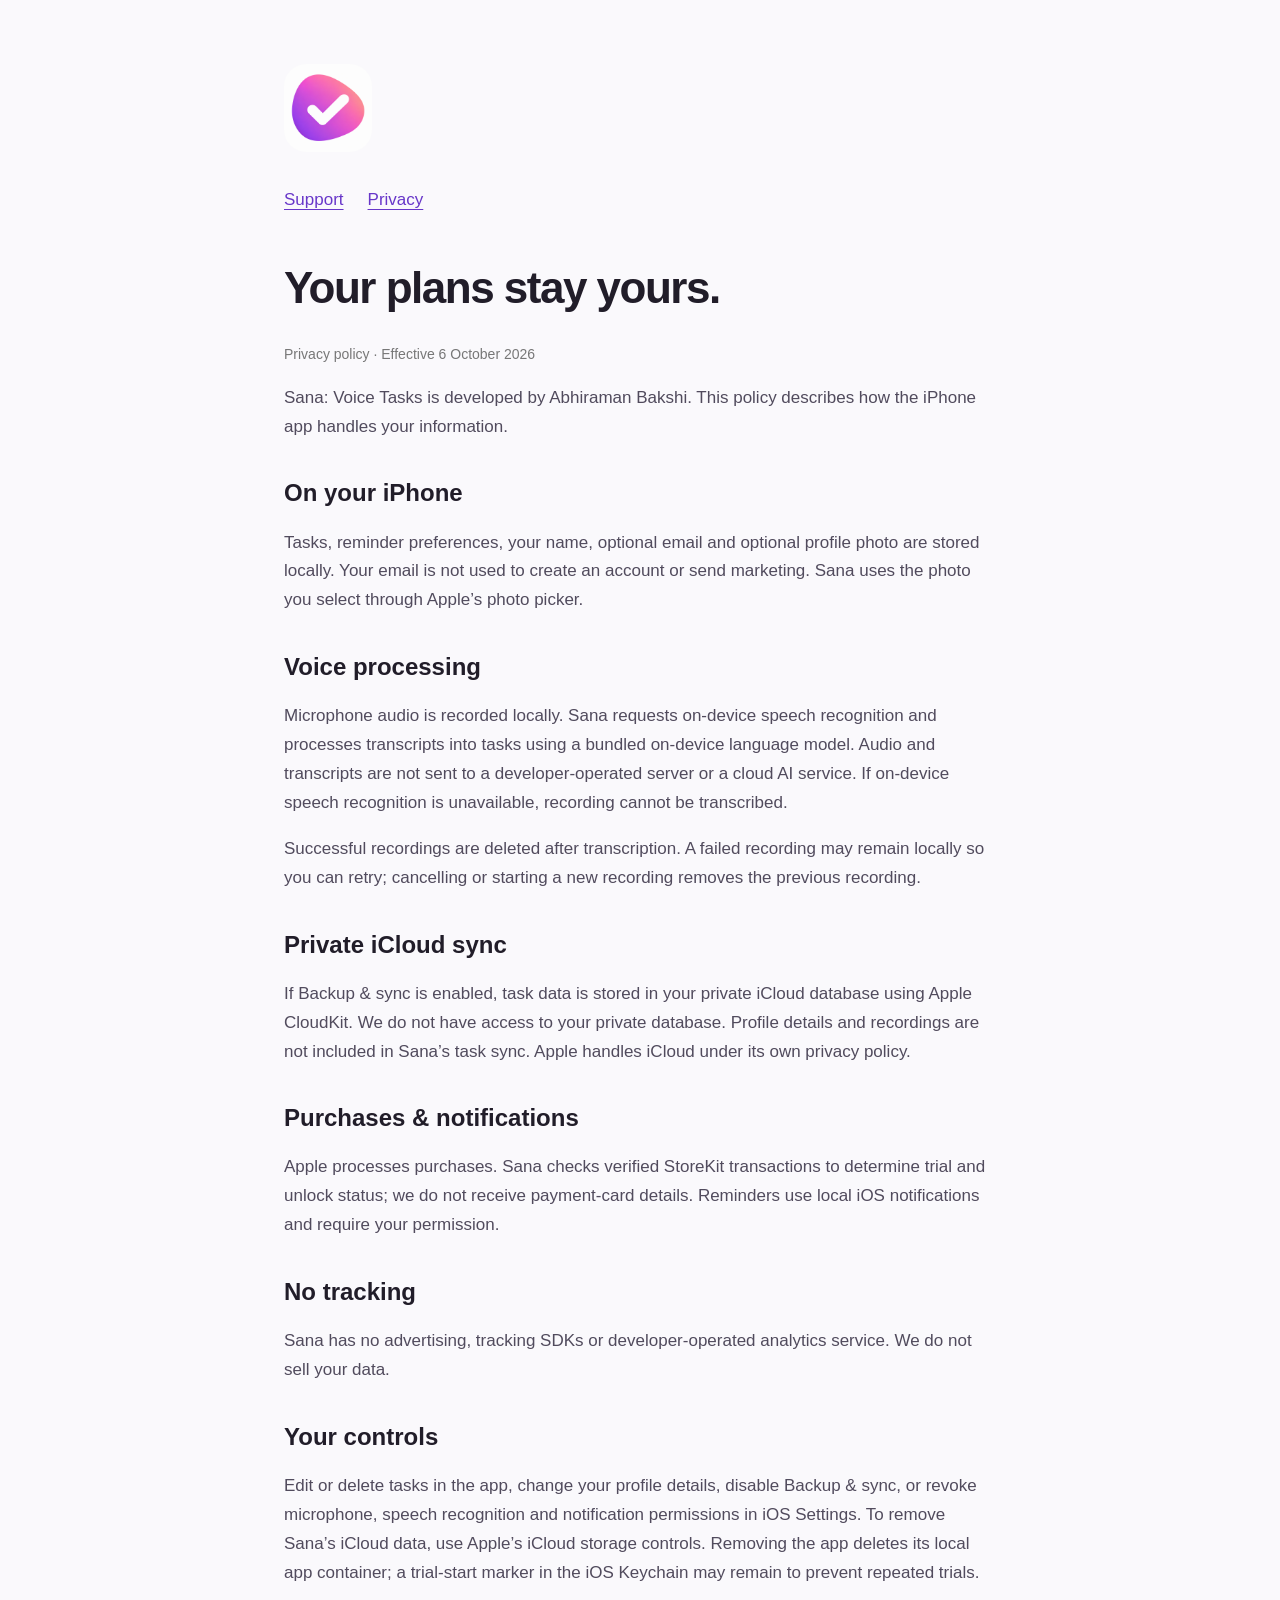
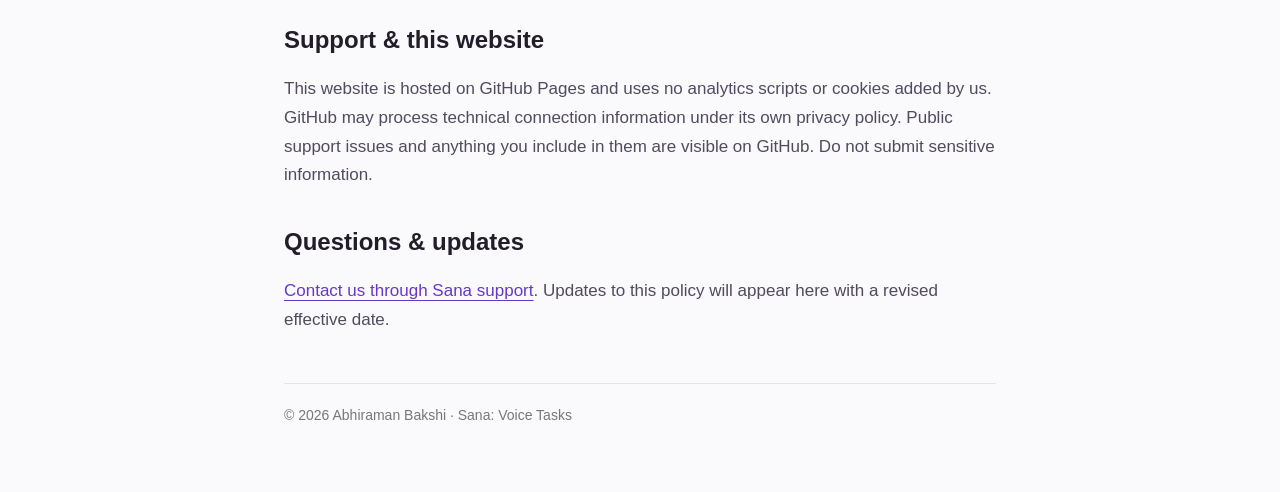
==== privacy.html @ ad00d0a8 "Publish Sana support and privacy pages" ====
<!doctype html><html lang="en"><head><meta charset="utf-8"><meta name="viewport" content="width=device-width, initial-scale=1"><title>Privacy policy · Sana</title><link rel="stylesheet" href="style.css"></head><body><main><a href="index.html" aria-label="Sana home"><img src="icon.png" alt="Sana"></a><nav><a href="index.html">Support</a><a href="privacy.html">Privacy</a></nav><h1>Your plans stay yours.</h1><p class="small">Privacy policy · Effective 6 October 2026</p><p>Sana: Voice Tasks is developed by Abhiraman Bakshi. This policy describes how the iPhone app handles your information.</p><h2>On your iPhone</h2><p>Tasks, reminder preferences, your name, optional email and optional profile photo are stored locally. Your email is not used to create an account or send marketing. Sana uses the photo you select through Apple’s photo picker.</p><h2>Voice processing</h2><p>Microphone audio is recorded locally. Sana requests on-device speech recognition and processes transcripts into tasks using a bundled on-device language model. Audio and transcripts are not sent to a developer-operated server or a cloud AI service. If on-device speech recognition is unavailable, recording cannot be transcribed.</p><p>Successful recordings are deleted after transcription. A failed recording may remain locally so you can retry; cancelling or starting a new recording removes the previous recording.</p><h2>Private iCloud sync</h2><p>If Backup & sync is enabled, task data is stored in your private iCloud database using Apple CloudKit. We do not have access to your private database. Profile details and recordings are not included in Sana’s task sync. Apple handles iCloud under its own privacy policy.</p><h2>Purchases & notifications</h2><p>Apple processes purchases. Sana checks verified StoreKit transactions to determine trial and unlock status; we do not receive payment-card details. Reminders use local iOS notifications and require your permission.</p><h2>No tracking</h2><p>Sana has no advertising, tracking SDKs or developer-operated analytics service. We do not sell your data.</p><h2>Your controls</h2><p>Edit or delete tasks in the app, change your profile details, disable Backup & sync, or revoke microphone, speech recognition and notification permissions in iOS Settings. To remove Sana’s iCloud data, use Apple’s iCloud storage controls. Removing the app deletes its local app container; a trial-start marker in the iOS Keychain may remain to prevent repeated trials.</p><h2>Support & this website</h2><p>This website is hosted on GitHub Pages and uses no analytics scripts or cookies added by us. GitHub may process technical connection information under its own privacy policy. Public support issues and anything you include in them are visible on GitHub. Do not submit sensitive information.</p><h2>Questions & updates</h2><p><a href="https://github.com/devdevab/sana-support/issues/new">Contact us through Sana support</a>. Updates to this policy will appear here with a revised effective date.</p><footer class="small">© 2026 Abhiraman Bakshi · Sana: Voice Tasks</footer></main></body></html>
---- style.css ----
*{box-sizing:border-box}body{margin:0;background:#faf9fc;color:#211d29;font:17px/1.7 -apple-system,BlinkMacSystemFont,"Segoe UI",sans-serif}main{max-width:760px;margin:auto;padding:64px 24px}nav{display:flex;gap:24px;margin:24px 0 48px}a{color:#6837c9;text-underline-offset:4px}img{width:88px;border-radius:22px}h1{font-size:44px;line-height:1.15;letter-spacing:-1.5px}h2{font-size:24px;margin-top:36px;line-height:1.3}p,li{color:#514b5d}.small{font-size:14px;color:#777}footer{border-top:1px solid #e7e3ec;margin-top:48px;padding-top:20px}.button{display:inline-block;background:#6837c9;color:white;padding:12px 22px;border-radius:24px;text-decoration:none;font-weight:600}
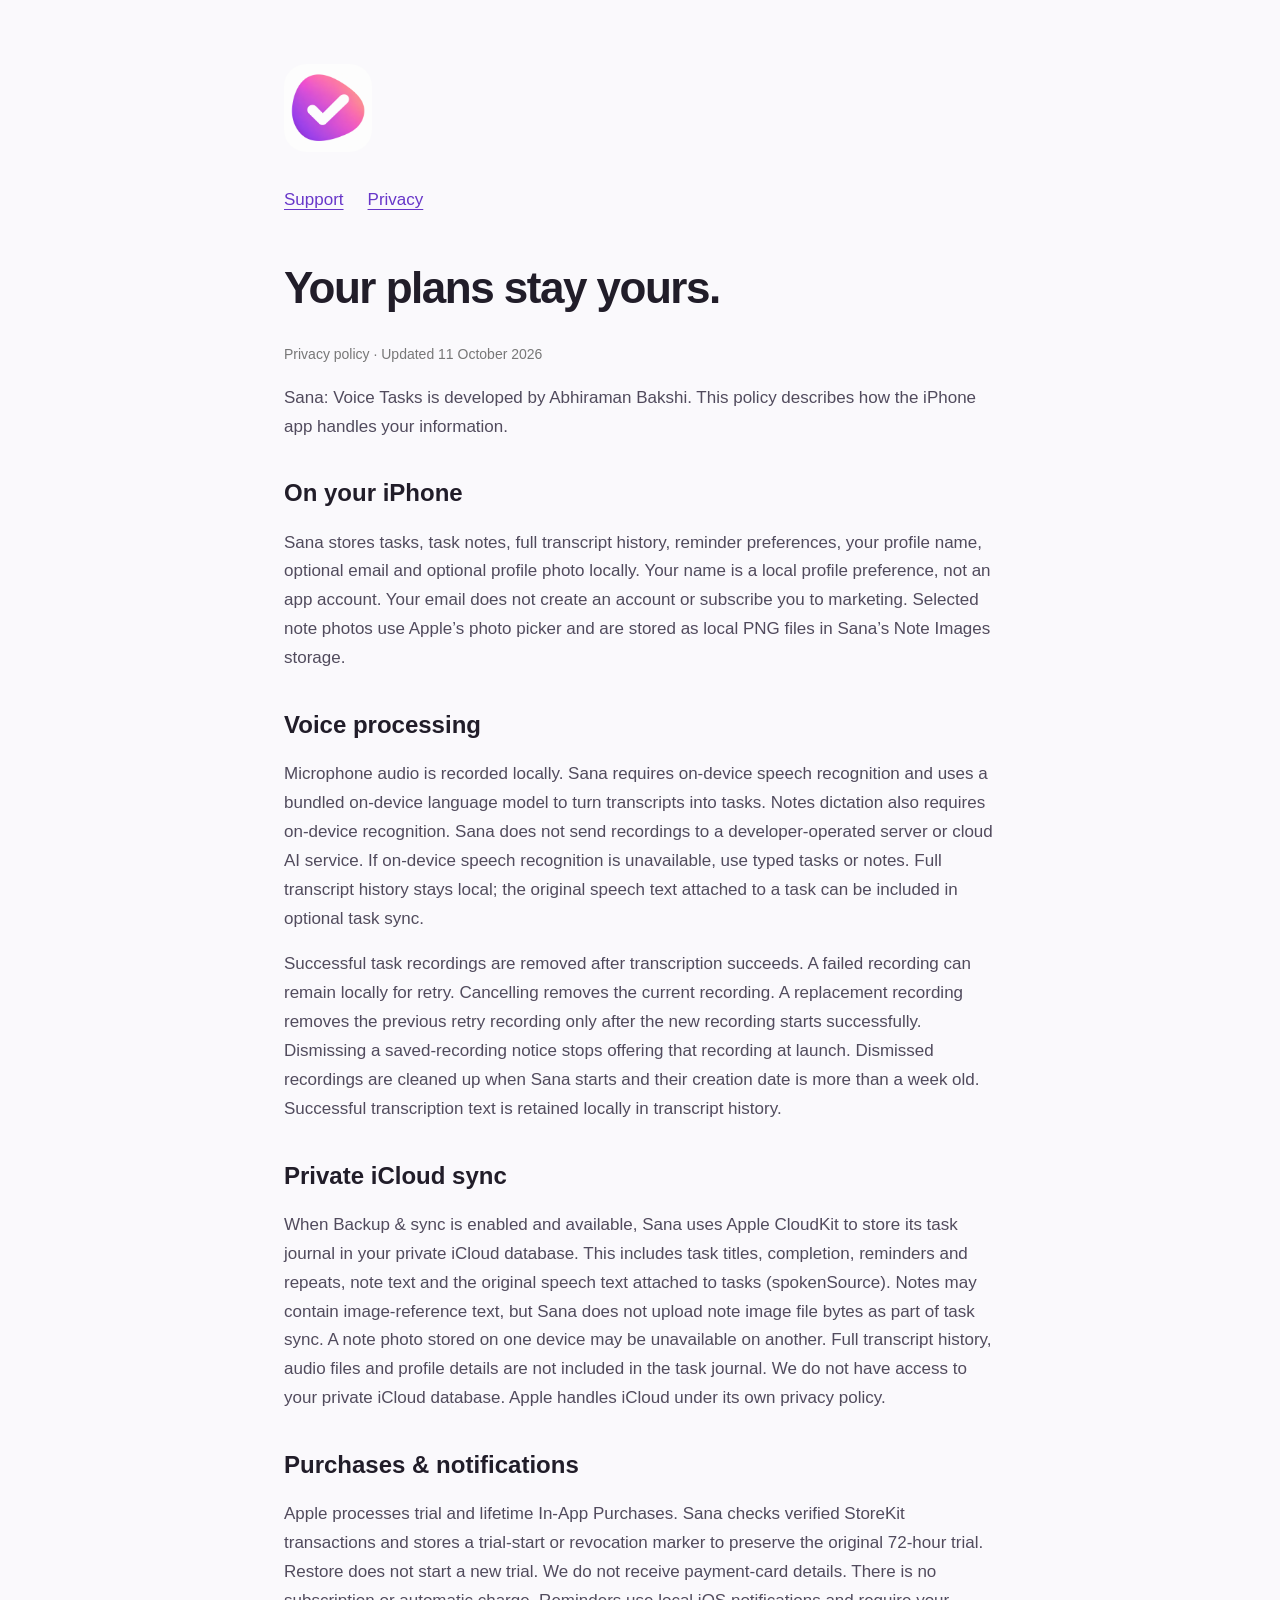
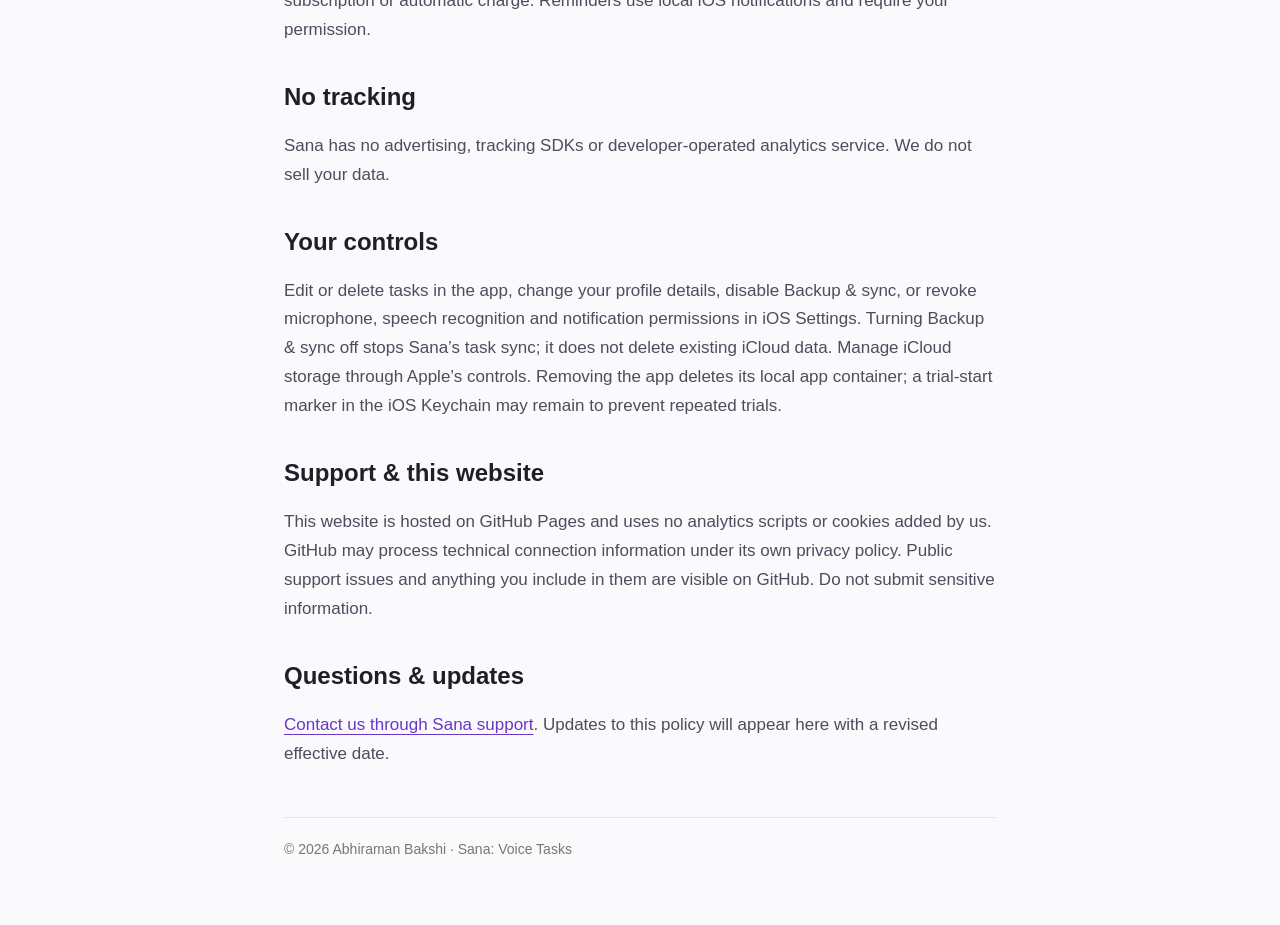
==== commit ff88cf60: "Correct Sana support instructions and privacy data boundaries" ====
--- a/privacy.html
+++ b/privacy.html
@@ -1 +1 @@
-<!doctype html><html lang="en"><head><meta charset="utf-8"><meta name="viewport" content="width=device-width, initial-scale=1"><title>Privacy policy · Sana</title><link rel="stylesheet" href="style.css"></head><body><main><a href="index.html" aria-label="Sana home"><img src="icon.png" alt="Sana"></a><nav><a href="index.html">Support</a><a href="privacy.html">Privacy</a></nav><h1>Your plans stay yours.</h1><p class="small">Privacy policy · Effective 6 October 2026</p><p>Sana: Voice Tasks is developed by Abhiraman Bakshi. This policy describes how the iPhone app handles your information.</p><h2>On your iPhone</h2><p>Tasks, reminder preferences, your name, optional email and optional profile photo are stored locally. Your email is not used to create an account or send marketing. Sana uses the photo you select through Apple’s photo picker.</p><h2>Voice processing</h2><p>Microphone audio is recorded locally. Sana requests on-device speech recognition and processes transcripts into tasks using a bundled on-device language model. Audio and transcripts are not sent to a developer-operated server or a cloud AI service. If on-device speech recognition is unavailable, recording cannot be transcribed.</p><p>Successful recordings are deleted after transcription. A failed recording may remain locally so you can retry; cancelling or starting a new recording removes the previous recording.</p><h2>Private iCloud sync</h2><p>If Backup & sync is enabled, task data is stored in your private iCloud database using Apple CloudKit. We do not have access to your private database. Profile details and recordings are not included in Sana’s task sync. Apple handles iCloud under its own privacy policy.</p><h2>Purchases & notifications</h2><p>Apple processes purchases. Sana checks verified StoreKit transactions to determine trial and unlock status; we do not receive payment-card details. Reminders use local iOS notifications and require your permission.</p><h2>No tracking</h2><p>Sana has no advertising, tracking SDKs or developer-operated analytics service. We do not sell your data.</p><h2>Your controls</h2><p>Edit or delete tasks in the app, change your profile details, disable Backup & sync, or revoke microphone, speech recognition and notification permissions in iOS Settings. To remove Sana’s iCloud data, use Apple’s iCloud storage controls. Removing the app deletes its local app container; a trial-start marker in the iOS Keychain may remain to prevent repeated trials.</p><h2>Support & this website</h2><p>This website is hosted on GitHub Pages and uses no analytics scripts or cookies added by us. GitHub may process technical connection information under its own privacy policy. Public support issues and anything you include in them are visible on GitHub. Do not submit sensitive information.</p><h2>Questions & updates</h2><p><a href="https://github.com/devdevab/sana-support/issues/new">Contact us through Sana support</a>. Updates to this policy will appear here with a revised effective date.</p><footer class="small">© 2026 Abhiraman Bakshi · Sana: Voice Tasks</footer></main></body></html>+<!doctype html><html lang="en"><head><meta charset="utf-8"><meta name="viewport" content="width=device-width, initial-scale=1"><title>Privacy policy · Sana</title><link rel="stylesheet" href="style.css"></head><body><main><a href="index.html" aria-label="Sana home"><img src="icon.png" alt="Sana"></a><nav><a href="index.html">Support</a><a href="privacy.html">Privacy</a></nav><h1>Your plans stay yours.</h1><p class="small">Privacy policy · Updated 11 October 2026</p><p>Sana: Voice Tasks is developed by Abhiraman Bakshi. This policy describes how the iPhone app handles your information.</p><h2>On your iPhone</h2><p>Sana stores tasks, task notes, full transcript history, reminder preferences, your profile name, optional email and optional profile photo locally. Your name is a local profile preference, not an app account. Your email does not create an account or subscribe you to marketing. Selected note photos use Apple’s photo picker and are stored as local PNG files in Sana’s Note Images storage.</p><h2>Voice processing</h2><p>Microphone audio is recorded locally. Sana requires on-device speech recognition and uses a bundled on-device language model to turn transcripts into tasks. Notes dictation also requires on-device recognition. Sana does not send recordings to a developer-operated server or cloud AI service. If on-device speech recognition is unavailable, use typed tasks or notes. Full transcript history stays local; the original speech text attached to a task can be included in optional task sync.</p><p>Successful task recordings are removed after transcription succeeds. A failed recording can remain locally for retry. Cancelling removes the current recording. A replacement recording removes the previous retry recording only after the new recording starts successfully. Dismissing a saved-recording notice stops offering that recording at launch. Dismissed recordings are cleaned up when Sana starts and their creation date is more than a week old. Successful transcription text is retained locally in transcript history.</p><h2>Private iCloud sync</h2><p>When Backup &amp; sync is enabled and available, Sana uses Apple CloudKit to store its task journal in your private iCloud database. This includes task titles, completion, reminders and repeats, note text and the original speech text attached to tasks (spokenSource). Notes may contain image-reference text, but Sana does not upload note image file bytes as part of task sync. A note photo stored on one device may be unavailable on another. Full transcript history, audio files and profile details are not included in the task journal. We do not have access to your private iCloud database. Apple handles iCloud under its own privacy policy.</p><h2>Purchases & notifications</h2><p>Apple processes trial and lifetime In-App Purchases. Sana checks verified StoreKit transactions and stores a trial-start or revocation marker to preserve the original 72-hour trial. Restore does not start a new trial. We do not receive payment-card details. There is no subscription or automatic charge. Reminders use local iOS notifications and require your permission.</p><h2>No tracking</h2><p>Sana has no advertising, tracking SDKs or developer-operated analytics service. We do not sell your data.</p><h2>Your controls</h2><p>Edit or delete tasks in the app, change your profile details, disable Backup &amp; sync, or revoke microphone, speech recognition and notification permissions in iOS Settings. Turning Backup &amp; sync off stops Sana’s task sync; it does not delete existing iCloud data. Manage iCloud storage through Apple’s controls. Removing the app deletes its local app container; a trial-start marker in the iOS Keychain may remain to prevent repeated trials.</p><h2>Support & this website</h2><p>This website is hosted on GitHub Pages and uses no analytics scripts or cookies added by us. GitHub may process technical connection information under its own privacy policy. Public support issues and anything you include in them are visible on GitHub. Do not submit sensitive information.</p><h2>Questions & updates</h2><p><a href="https://github.com/devdevab/sana-support/issues/new">Contact us through Sana support</a>. Updates to this policy will appear here with a revised effective date.</p><footer class="small">© 2026 Abhiraman Bakshi · Sana: Voice Tasks</footer></main></body></html>
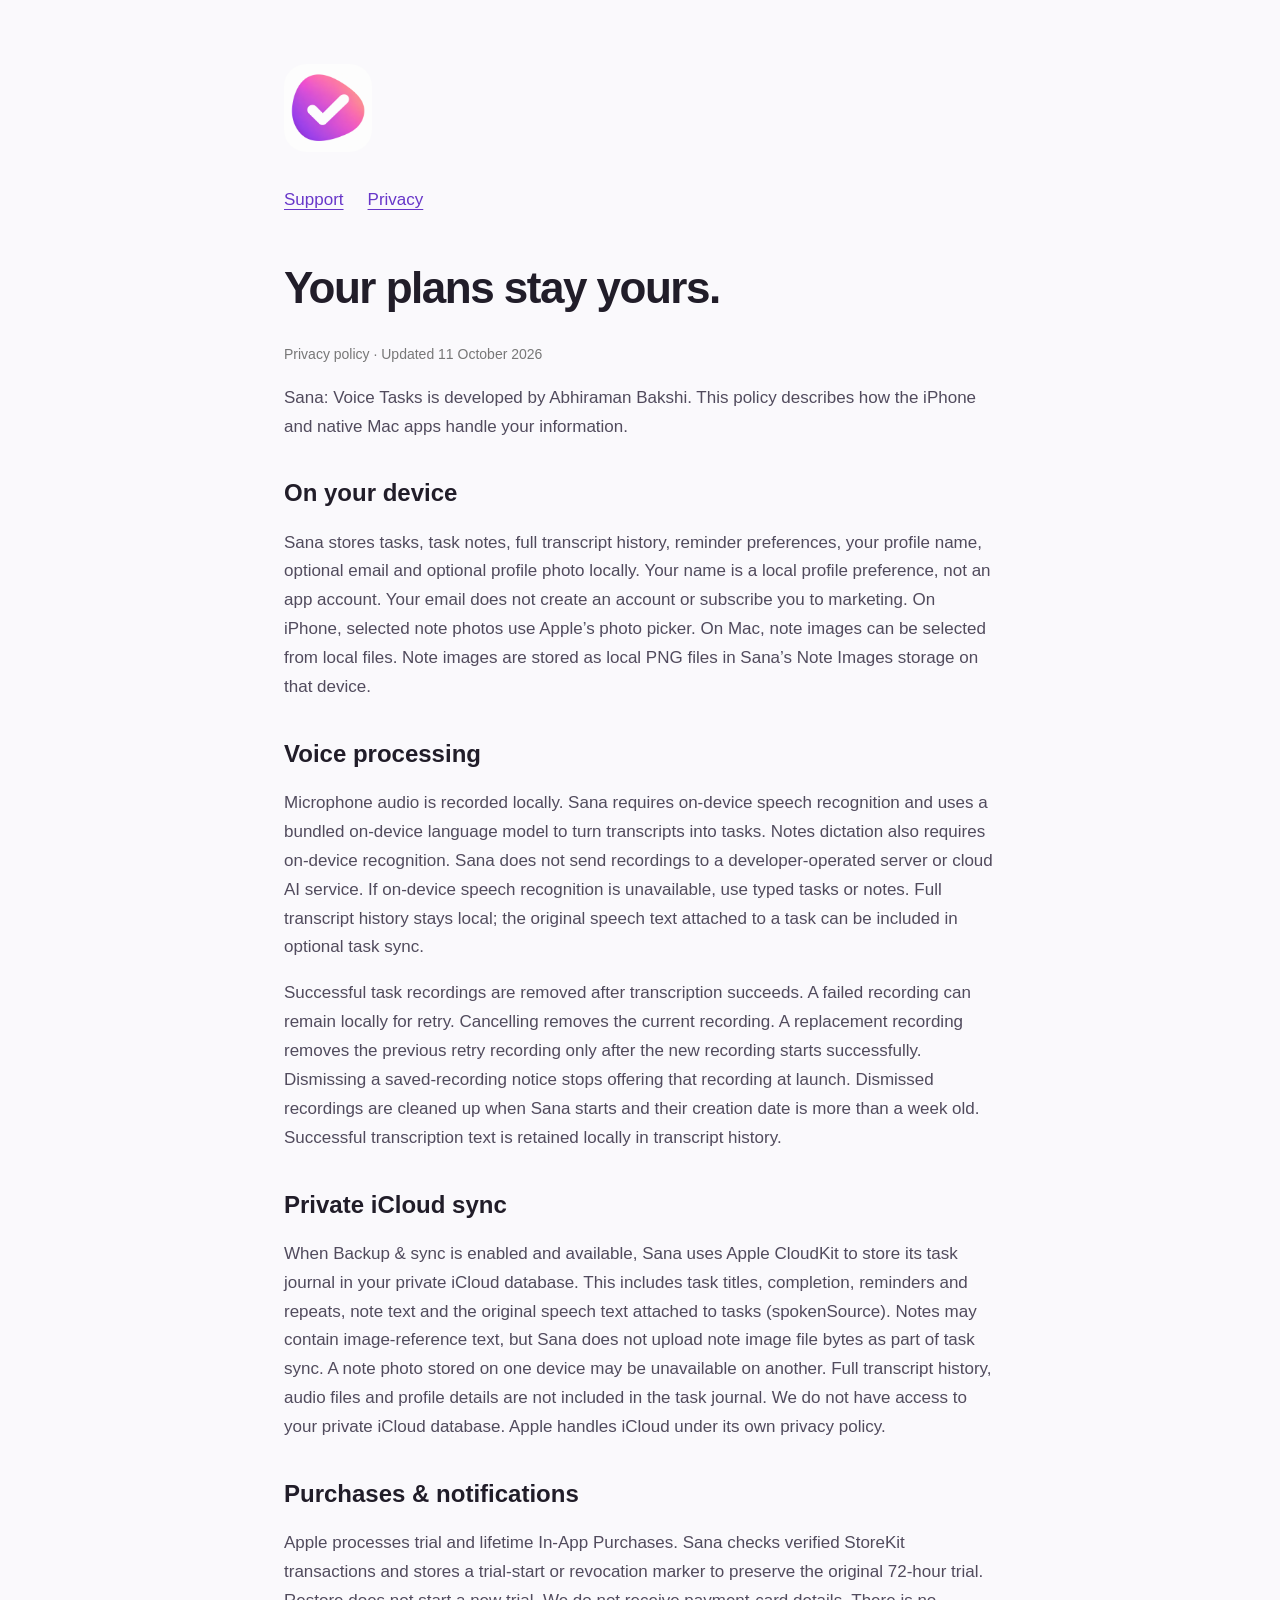
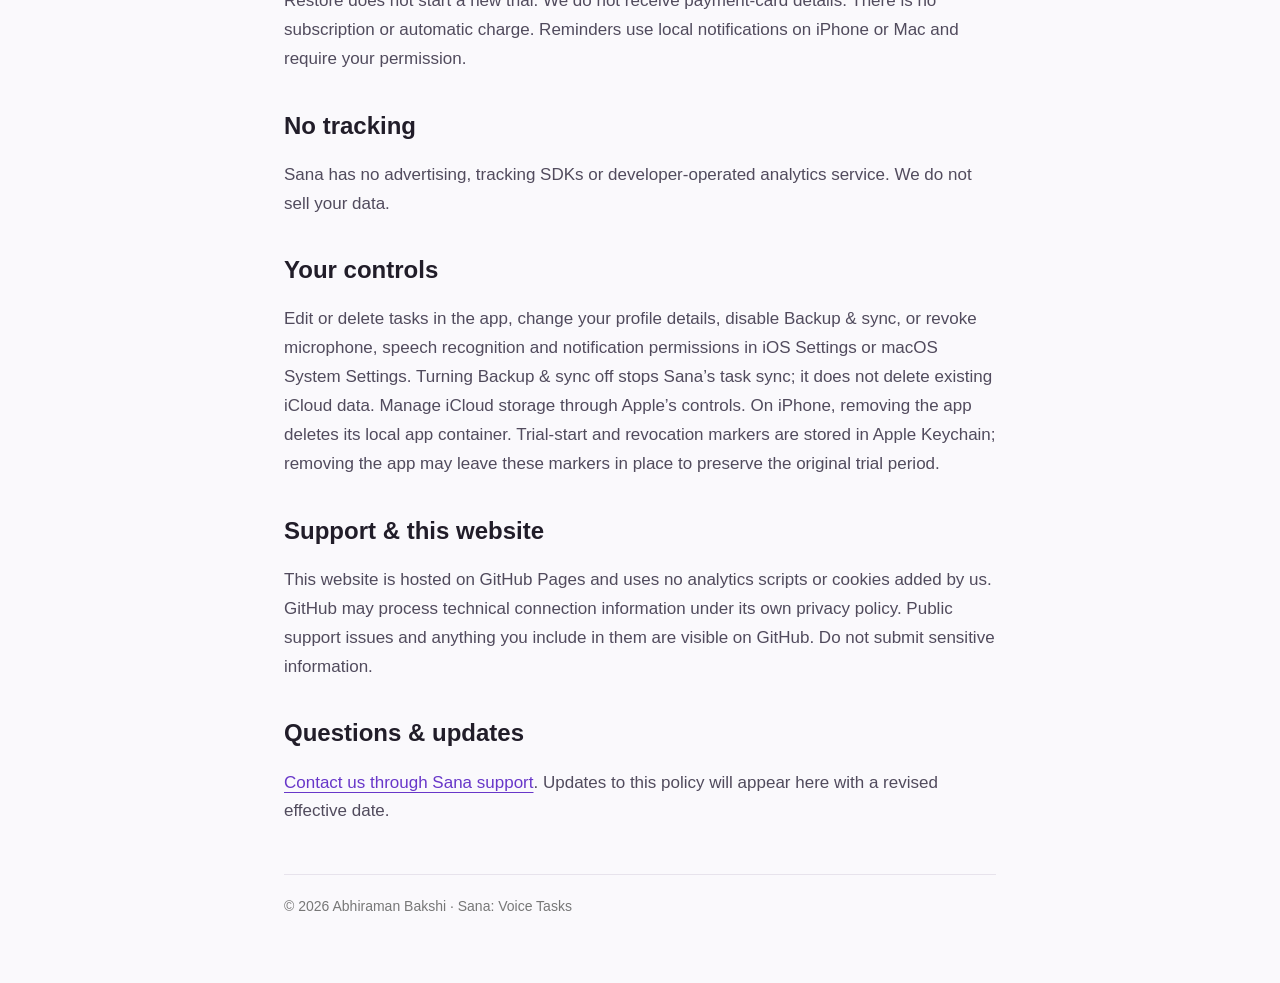
==== commit bf90b3af: "Document native Mac support and privacy boundaries" ====
--- a/privacy.html
+++ b/privacy.html
@@ -1 +1 @@
-<!doctype html><html lang="en"><head><meta charset="utf-8"><meta name="viewport" content="width=device-width, initial-scale=1"><title>Privacy policy · Sana</title><link rel="stylesheet" href="style.css"></head><body><main><a href="index.html" aria-label="Sana home"><img src="icon.png" alt="Sana"></a><nav><a href="index.html">Support</a><a href="privacy.html">Privacy</a></nav><h1>Your plans stay yours.</h1><p class="small">Privacy policy · Updated 11 October 2026</p><p>Sana: Voice Tasks is developed by Abhiraman Bakshi. This policy describes how the iPhone app handles your information.</p><h2>On your iPhone</h2><p>Sana stores tasks, task notes, full transcript history, reminder preferences, your profile name, optional email and optional profile photo locally. Your name is a local profile preference, not an app account. Your email does not create an account or subscribe you to marketing. Selected note photos use Apple’s photo picker and are stored as local PNG files in Sana’s Note Images storage.</p><h2>Voice processing</h2><p>Microphone audio is recorded locally. Sana requires on-device speech recognition and uses a bundled on-device language model to turn transcripts into tasks. Notes dictation also requires on-device recognition. Sana does not send recordings to a developer-operated server or cloud AI service. If on-device speech recognition is unavailable, use typed tasks or notes. Full transcript history stays local; the original speech text attached to a task can be included in optional task sync.</p><p>Successful task recordings are removed after transcription succeeds. A failed recording can remain locally for retry. Cancelling removes the current recording. A replacement recording removes the previous retry recording only after the new recording starts successfully. Dismissing a saved-recording notice stops offering that recording at launch. Dismissed recordings are cleaned up when Sana starts and their creation date is more than a week old. Successful transcription text is retained locally in transcript history.</p><h2>Private iCloud sync</h2><p>When Backup &amp; sync is enabled and available, Sana uses Apple CloudKit to store its task journal in your private iCloud database. This includes task titles, completion, reminders and repeats, note text and the original speech text attached to tasks (spokenSource). Notes may contain image-reference text, but Sana does not upload note image file bytes as part of task sync. A note photo stored on one device may be unavailable on another. Full transcript history, audio files and profile details are not included in the task journal. We do not have access to your private iCloud database. Apple handles iCloud under its own privacy policy.</p><h2>Purchases & notifications</h2><p>Apple processes trial and lifetime In-App Purchases. Sana checks verified StoreKit transactions and stores a trial-start or revocation marker to preserve the original 72-hour trial. Restore does not start a new trial. We do not receive payment-card details. There is no subscription or automatic charge. Reminders use local iOS notifications and require your permission.</p><h2>No tracking</h2><p>Sana has no advertising, tracking SDKs or developer-operated analytics service. We do not sell your data.</p><h2>Your controls</h2><p>Edit or delete tasks in the app, change your profile details, disable Backup &amp; sync, or revoke microphone, speech recognition and notification permissions in iOS Settings. Turning Backup &amp; sync off stops Sana’s task sync; it does not delete existing iCloud data. Manage iCloud storage through Apple’s controls. Removing the app deletes its local app container; a trial-start marker in the iOS Keychain may remain to prevent repeated trials.</p><h2>Support & this website</h2><p>This website is hosted on GitHub Pages and uses no analytics scripts or cookies added by us. GitHub may process technical connection information under its own privacy policy. Public support issues and anything you include in them are visible on GitHub. Do not submit sensitive information.</p><h2>Questions & updates</h2><p><a href="https://github.com/devdevab/sana-support/issues/new">Contact us through Sana support</a>. Updates to this policy will appear here with a revised effective date.</p><footer class="small">© 2026 Abhiraman Bakshi · Sana: Voice Tasks</footer></main></body></html>+<!doctype html><html lang="en"><head><meta charset="utf-8"><meta name="viewport" content="width=device-width, initial-scale=1"><title>Privacy policy · Sana</title><link rel="stylesheet" href="style.css"></head><body><main><a href="index.html" aria-label="Sana home"><img src="icon.png" alt="Sana"></a><nav><a href="index.html">Support</a><a href="privacy.html">Privacy</a></nav><h1>Your plans stay yours.</h1><p class="small">Privacy policy · Updated 11 October 2026</p><p>Sana: Voice Tasks is developed by Abhiraman Bakshi. This policy describes how the iPhone and native Mac apps handle your information.</p><h2>On your device</h2><p>Sana stores tasks, task notes, full transcript history, reminder preferences, your profile name, optional email and optional profile photo locally. Your name is a local profile preference, not an app account. Your email does not create an account or subscribe you to marketing. On iPhone, selected note photos use Apple’s photo picker. On Mac, note images can be selected from local files. Note images are stored as local PNG files in Sana’s Note Images storage on that device.</p><h2>Voice processing</h2><p>Microphone audio is recorded locally. Sana requires on-device speech recognition and uses a bundled on-device language model to turn transcripts into tasks. Notes dictation also requires on-device recognition. Sana does not send recordings to a developer-operated server or cloud AI service. If on-device speech recognition is unavailable, use typed tasks or notes. Full transcript history stays local; the original speech text attached to a task can be included in optional task sync.</p><p>Successful task recordings are removed after transcription succeeds. A failed recording can remain locally for retry. Cancelling removes the current recording. A replacement recording removes the previous retry recording only after the new recording starts successfully. Dismissing a saved-recording notice stops offering that recording at launch. Dismissed recordings are cleaned up when Sana starts and their creation date is more than a week old. Successful transcription text is retained locally in transcript history.</p><h2>Private iCloud sync</h2><p>When Backup &amp; sync is enabled and available, Sana uses Apple CloudKit to store its task journal in your private iCloud database. This includes task titles, completion, reminders and repeats, note text and the original speech text attached to tasks (spokenSource). Notes may contain image-reference text, but Sana does not upload note image file bytes as part of task sync. A note photo stored on one device may be unavailable on another. Full transcript history, audio files and profile details are not included in the task journal. We do not have access to your private iCloud database. Apple handles iCloud under its own privacy policy.</p><h2>Purchases & notifications</h2><p>Apple processes trial and lifetime In-App Purchases. Sana checks verified StoreKit transactions and stores a trial-start or revocation marker to preserve the original 72-hour trial. Restore does not start a new trial. We do not receive payment-card details. There is no subscription or automatic charge. Reminders use local notifications on iPhone or Mac and require your permission.</p><h2>No tracking</h2><p>Sana has no advertising, tracking SDKs or developer-operated analytics service. We do not sell your data.</p><h2>Your controls</h2><p>Edit or delete tasks in the app, change your profile details, disable Backup &amp; sync, or revoke microphone, speech recognition and notification permissions in iOS Settings or macOS System Settings. Turning Backup &amp; sync off stops Sana’s task sync; it does not delete existing iCloud data. Manage iCloud storage through Apple’s controls. On iPhone, removing the app deletes its local app container. Trial-start and revocation markers are stored in Apple Keychain; removing the app may leave these markers in place to preserve the original trial period.</p><h2>Support & this website</h2><p>This website is hosted on GitHub Pages and uses no analytics scripts or cookies added by us. GitHub may process technical connection information under its own privacy policy. Public support issues and anything you include in them are visible on GitHub. Do not submit sensitive information.</p><h2>Questions & updates</h2><p><a href="https://github.com/devdevab/sana-support/issues/new">Contact us through Sana support</a>. Updates to this policy will appear here with a revised effective date.</p><footer class="small">© 2026 Abhiraman Bakshi · Sana: Voice Tasks</footer></main></body></html>
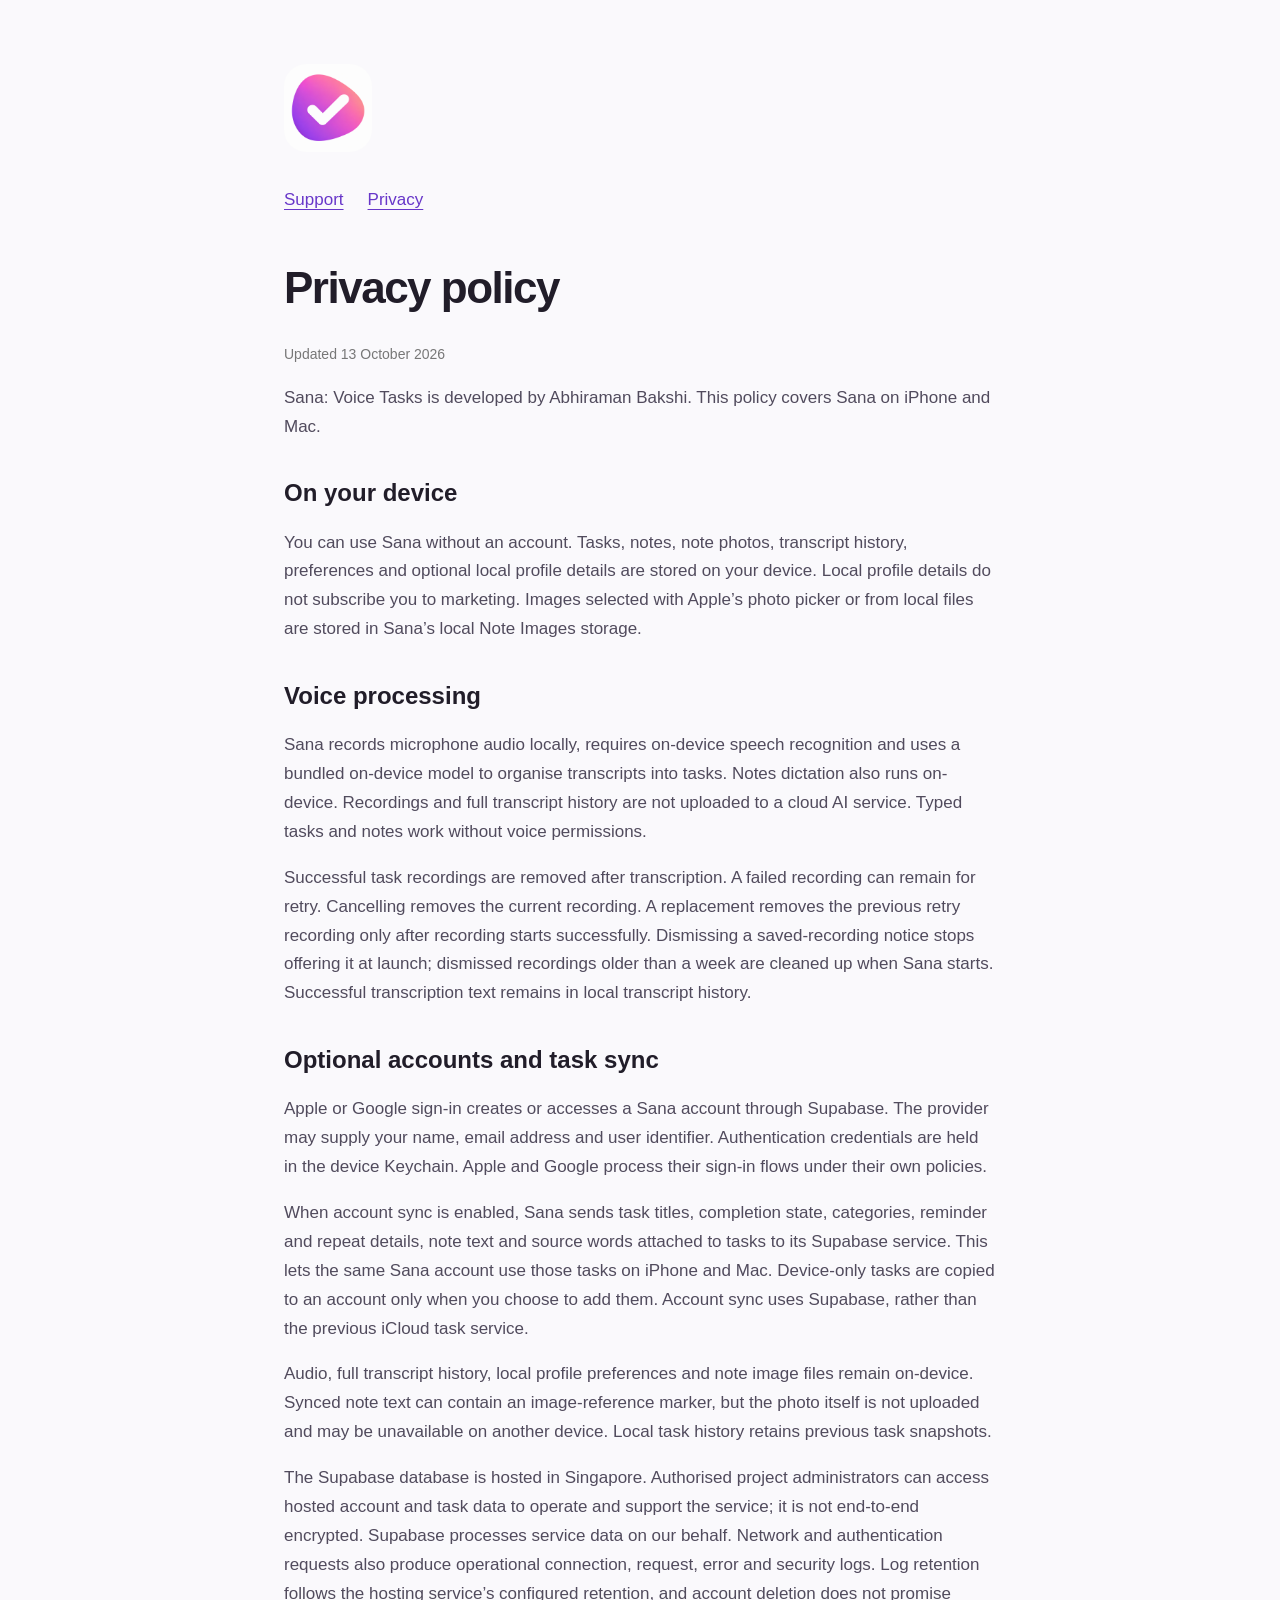
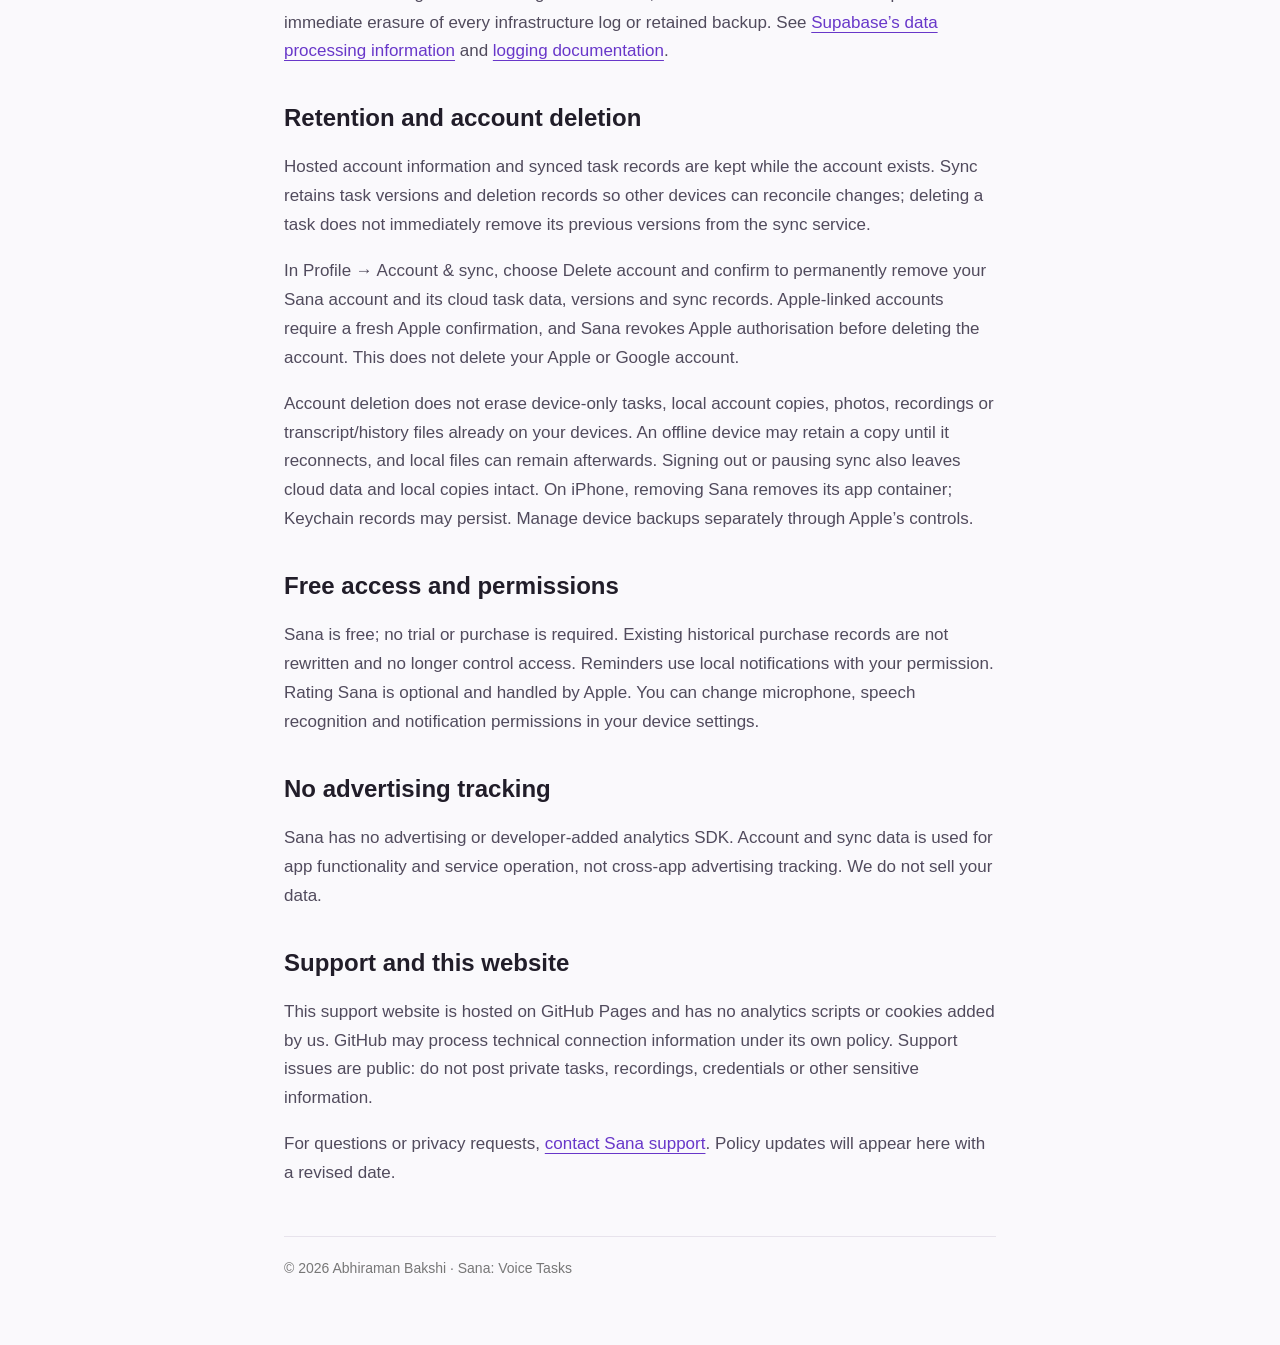
==== commit d8a14c42: "Describe free Sana, optional account sync and implemented account deletion" ====
--- a/privacy.html
+++ b/privacy.html
@@ -1 +1,24 @@
-<!doctype html><html lang="en"><head><meta charset="utf-8"><meta name="viewport" content="width=device-width, initial-scale=1"><title>Privacy policy · Sana</title><link rel="stylesheet" href="style.css"></head><body><main><a href="index.html" aria-label="Sana home"><img src="icon.png" alt="Sana"></a><nav><a href="index.html">Support</a><a href="privacy.html">Privacy</a></nav><h1>Your plans stay yours.</h1><p class="small">Privacy policy · Updated 11 October 2026</p><p>Sana: Voice Tasks is developed by Abhiraman Bakshi. This policy describes how the iPhone and native Mac apps handle your information.</p><h2>On your device</h2><p>Sana stores tasks, task notes, full transcript history, reminder preferences, your profile name, optional email and optional profile photo locally. Your name is a local profile preference, not an app account. Your email does not create an account or subscribe you to marketing. On iPhone, selected note photos use Apple’s photo picker. On Mac, note images can be selected from local files. Note images are stored as local PNG files in Sana’s Note Images storage on that device.</p><h2>Voice processing</h2><p>Microphone audio is recorded locally. Sana requires on-device speech recognition and uses a bundled on-device language model to turn transcripts into tasks. Notes dictation also requires on-device recognition. Sana does not send recordings to a developer-operated server or cloud AI service. If on-device speech recognition is unavailable, use typed tasks or notes. Full transcript history stays local; the original speech text attached to a task can be included in optional task sync.</p><p>Successful task recordings are removed after transcription succeeds. A failed recording can remain locally for retry. Cancelling removes the current recording. A replacement recording removes the previous retry recording only after the new recording starts successfully. Dismissing a saved-recording notice stops offering that recording at launch. Dismissed recordings are cleaned up when Sana starts and their creation date is more than a week old. Successful transcription text is retained locally in transcript history.</p><h2>Private iCloud sync</h2><p>When Backup &amp; sync is enabled and available, Sana uses Apple CloudKit to store its task journal in your private iCloud database. This includes task titles, completion, reminders and repeats, note text and the original speech text attached to tasks (spokenSource). Notes may contain image-reference text, but Sana does not upload note image file bytes as part of task sync. A note photo stored on one device may be unavailable on another. Full transcript history, audio files and profile details are not included in the task journal. We do not have access to your private iCloud database. Apple handles iCloud under its own privacy policy.</p><h2>Purchases & notifications</h2><p>Apple processes trial and lifetime In-App Purchases. Sana checks verified StoreKit transactions and stores a trial-start or revocation marker to preserve the original 72-hour trial. Restore does not start a new trial. We do not receive payment-card details. There is no subscription or automatic charge. Reminders use local notifications on iPhone or Mac and require your permission.</p><h2>No tracking</h2><p>Sana has no advertising, tracking SDKs or developer-operated analytics service. We do not sell your data.</p><h2>Your controls</h2><p>Edit or delete tasks in the app, change your profile details, disable Backup &amp; sync, or revoke microphone, speech recognition and notification permissions in iOS Settings or macOS System Settings. Turning Backup &amp; sync off stops Sana’s task sync; it does not delete existing iCloud data. Manage iCloud storage through Apple’s controls. On iPhone, removing the app deletes its local app container. Trial-start and revocation markers are stored in Apple Keychain; removing the app may leave these markers in place to preserve the original trial period.</p><h2>Support & this website</h2><p>This website is hosted on GitHub Pages and uses no analytics scripts or cookies added by us. GitHub may process technical connection information under its own privacy policy. Public support issues and anything you include in them are visible on GitHub. Do not submit sensitive information.</p><h2>Questions & updates</h2><p><a href="https://github.com/devdevab/sana-support/issues/new">Contact us through Sana support</a>. Updates to this policy will appear here with a revised effective date.</p><footer class="small">© 2026 Abhiraman Bakshi · Sana: Voice Tasks</footer></main></body></html>+<!doctype html><html lang="en"><head><meta charset="utf-8"><meta name="viewport" content="width=device-width, initial-scale=1"><title>Privacy policy · Sana</title><link rel="stylesheet" href="style.css"></head><body><main><a href="index.html" aria-label="Sana home"><img src="icon.png" alt="Sana"></a><nav><a href="index.html">Support</a><a href="privacy.html">Privacy</a></nav><h1>Privacy policy</h1>
+<p class="small">Updated 13 October 2026</p>
+<p>Sana: Voice Tasks is developed by Abhiraman Bakshi. This policy covers Sana on iPhone and Mac.</p>
+<h2>On your device</h2>
+<p>You can use Sana without an account. Tasks, notes, note photos, transcript history, preferences and optional local profile details are stored on your device. Local profile details do not subscribe you to marketing. Images selected with Apple’s photo picker or from local files are stored in Sana’s local Note Images storage.</p>
+<h2>Voice processing</h2>
+<p>Sana records microphone audio locally, requires on-device speech recognition and uses a bundled on-device model to organise transcripts into tasks. Notes dictation also runs on-device. Recordings and full transcript history are not uploaded to a cloud AI service. Typed tasks and notes work without voice permissions.</p>
+<p>Successful task recordings are removed after transcription. A failed recording can remain for retry. Cancelling removes the current recording. A replacement removes the previous retry recording only after recording starts successfully. Dismissing a saved-recording notice stops offering it at launch; dismissed recordings older than a week are cleaned up when Sana starts. Successful transcription text remains in local transcript history.</p>
+<h2>Optional accounts and task sync</h2>
+<p>Apple or Google sign-in creates or accesses a Sana account through Supabase. The provider may supply your name, email address and user identifier. Authentication credentials are held in the device Keychain. Apple and Google process their sign-in flows under their own policies.</p>
+<p>When account sync is enabled, Sana sends task titles, completion state, categories, reminder and repeat details, note text and source words attached to tasks to its Supabase service. This lets the same Sana account use those tasks on iPhone and Mac. Device-only tasks are copied to an account only when you choose to add them. Account sync uses Supabase, rather than the previous iCloud task service.</p>
+<p>Audio, full transcript history, local profile preferences and note image files remain on-device. Synced note text can contain an image-reference marker, but the photo itself is not uploaded and may be unavailable on another device. Local task history retains previous task snapshots.</p>
+<p>The Supabase database is hosted in Singapore. Authorised project administrators can access hosted account and task data to operate and support the service; it is not end-to-end encrypted. Supabase processes service data on our behalf. Network and authentication requests also produce operational connection, request, error and security logs. Log retention follows the hosting service’s configured retention, and account deletion does not promise immediate erasure of every infrastructure log or retained backup. See <a href="https://supabase.com/legal/customer-resources/data-processing-addendum">Supabase’s data processing information</a> and <a href="https://supabase.com/docs/guides/observability/logs">logging documentation</a>.</p>
+<h2>Retention and account deletion</h2>
+<p>Hosted account information and synced task records are kept while the account exists. Sync retains task versions and deletion records so other devices can reconcile changes; deleting a task does not immediately remove its previous versions from the sync service.</p>
+<p>In Profile → Account &amp; sync, choose Delete account and confirm to permanently remove your Sana account and its cloud task data, versions and sync records. Apple-linked accounts require a fresh Apple confirmation, and Sana revokes Apple authorisation before deleting the account. This does not delete your Apple or Google account.</p>
+<p>Account deletion does not erase device-only tasks, local account copies, photos, recordings or transcript/history files already on your devices. An offline device may retain a copy until it reconnects, and local files can remain afterwards. Signing out or pausing sync also leaves cloud data and local copies intact. On iPhone, removing Sana removes its app container; Keychain records may persist. Manage device backups separately through Apple’s controls.</p>
+<h2>Free access and permissions</h2>
+<p>Sana is free; no trial or purchase is required. Existing historical purchase records are not rewritten and no longer control access. Reminders use local notifications with your permission. Rating Sana is optional and handled by Apple. You can change microphone, speech recognition and notification permissions in your device settings.</p>
+<h2>No advertising tracking</h2>
+<p>Sana has no advertising or developer-added analytics SDK. Account and sync data is used for app functionality and service operation, not cross-app advertising tracking. We do not sell your data.</p>
+<h2>Support and this website</h2>
+<p>This support website is hosted on GitHub Pages and has no analytics scripts or cookies added by us. GitHub may process technical connection information under its own policy. Support issues are public: do not post private tasks, recordings, credentials or other sensitive information.</p>
+<p>For questions or privacy requests, <a href="https://github.com/devdevab/sana-support/issues/new">contact Sana support</a>. Policy updates will appear here with a revised date.</p><footer class="small">© 2026 Abhiraman Bakshi · Sana: Voice Tasks</footer></main></body></html>
